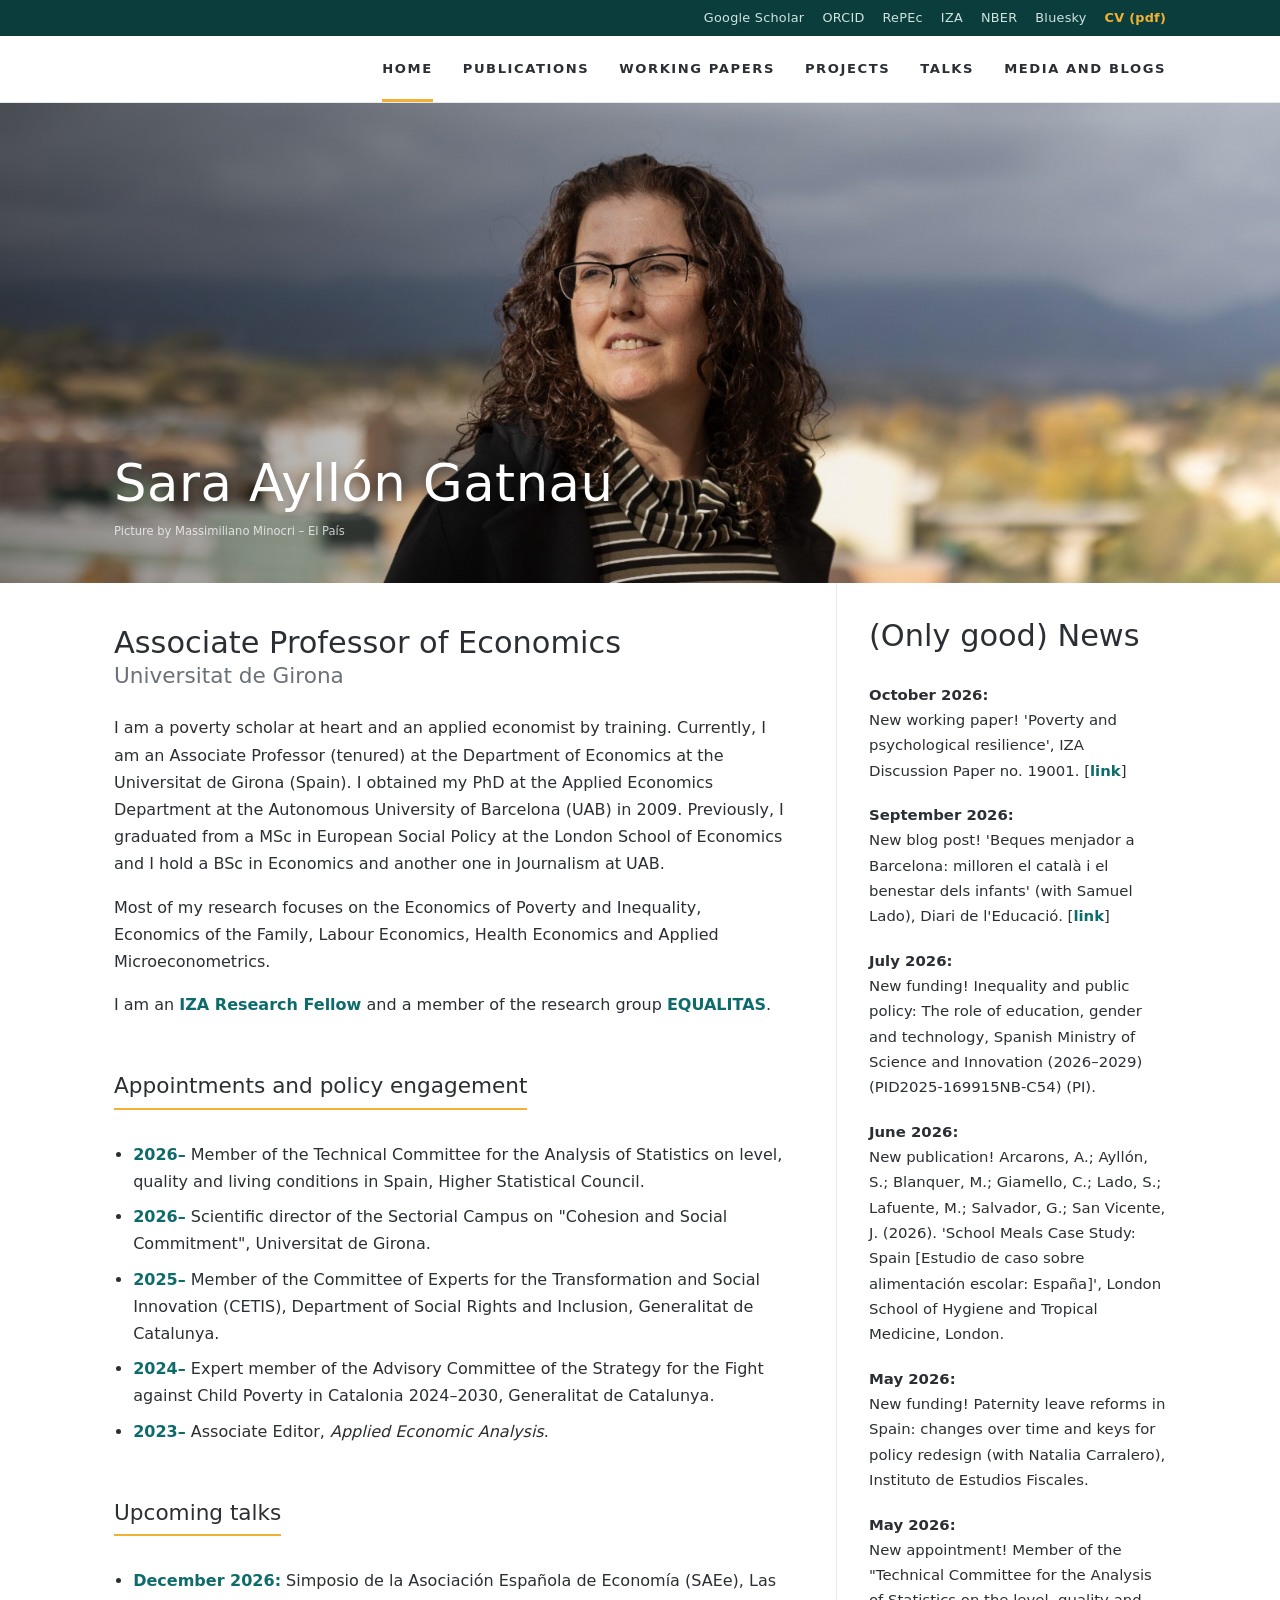
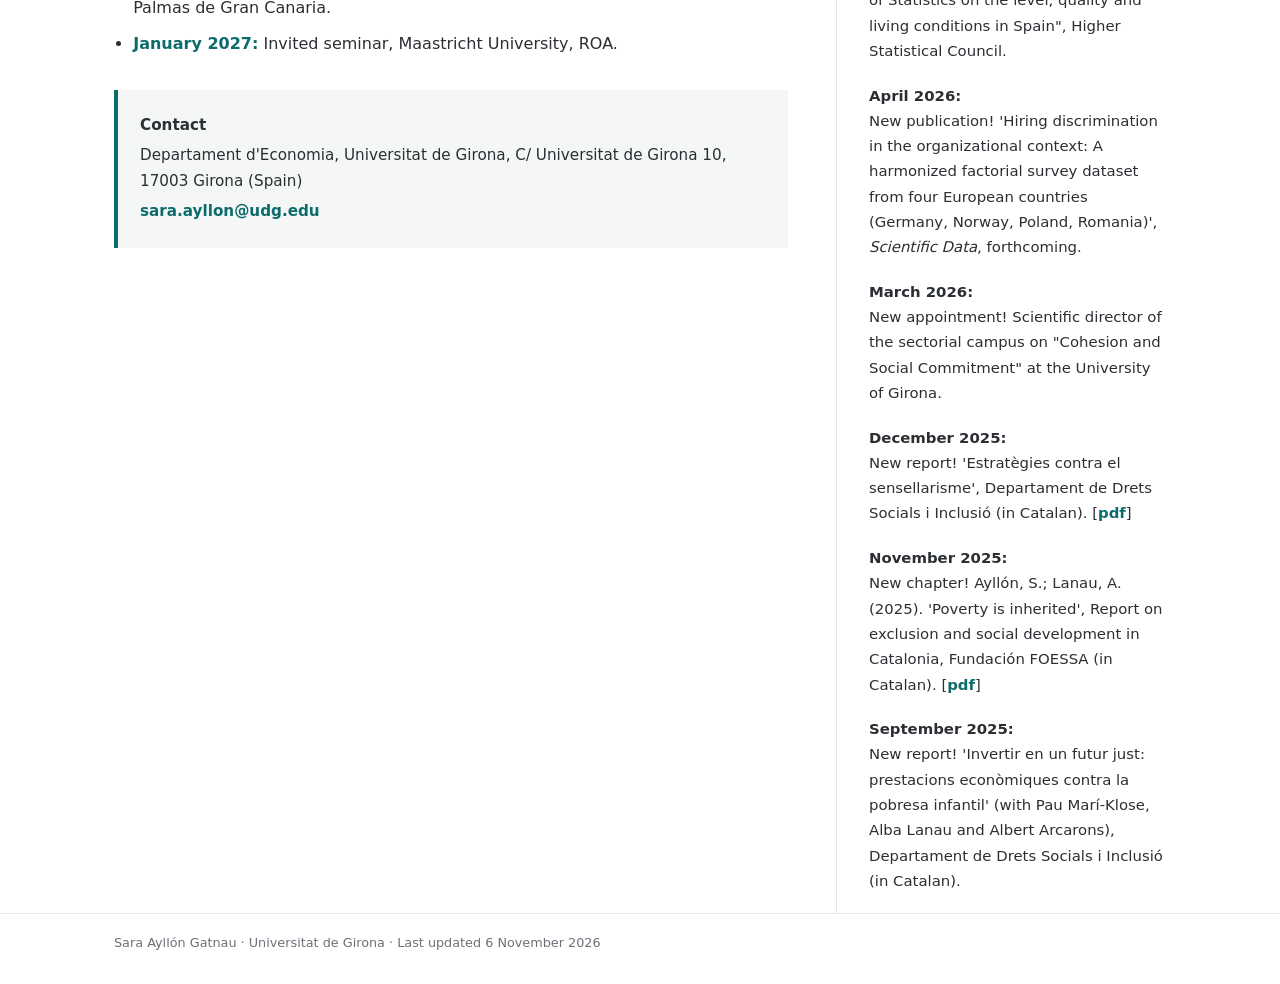
==== index.html @ 740c7425 "J#27 published (Scientific Data 13: 896); chapter page ranges corrected; updated CV pdf Co-Authored-" ====
<!DOCTYPE html>
<html lang="en">
<head>
<meta charset="utf-8">
<meta name="viewport" content="width=device-width, initial-scale=1">
<title>Sara Ayllón Gatnau</title>
<meta name="description" content="Sara Ayllón Gatnau, economist at the Universitat de Girona: poverty, inequality, family and labour economics.">
<link rel="stylesheet" href="style.css">
</head>
<body class="page-index">
<div class="topbar"><div class="wrap"><a href="https://scholar.google.com/citations?user=O_1DEpYAAAAJ">Google Scholar</a><a href="https://orcid.org/0000-0002-3338-1183">ORCID</a><a href="https://ideas.repec.org/e/pay16.html">RePEc</a><a href="https://www.iza.org/people/fellows/5118/sara-ayllon">IZA</a><a href="https://www.nber.org/people/sara_ayllon">NBER</a><a href="https://bsky.app/profile/ayllonsara.bsky.social">Bluesky</a><a class="cv" href="files/cv_english_long_2026_11_06_1.pdf">CV (pdf)</a></div></div>
<header class="menubar"><div class="wrap">
  <a class="name" href="index.html">Sara Ayllón Gatnau</a>
  <nav><a href="index.html" class="here">Home</a><a href="publications.html">Publications</a><a href="working-papers.html">Working papers</a><a href="projects.html">Projects</a><a href="talks.html">Talks</a><a href="media.html">Media and blogs</a></nav>
</div></header>
<section class="banner"><div class="wrap"><div class="bname">Sara Ayllón Gatnau</div><div class="credit">Picture by Massimiliano Minocri – El País</div></div></section>
<main class="wrap">
<div class="home">
<div class="main">
<p class="lead">Associate Professor of Economics<span>Universitat de Girona</span></p>
<p>I am a poverty scholar at heart and an applied economist by training. Currently, I am an Associate Professor (tenured) at the Department of Economics at the Universitat de Girona (Spain). I obtained my PhD at the Applied Economics Department at the Autonomous University of Barcelona (UAB) in 2009. Previously, I graduated from a MSc in European Social Policy at the London School of Economics and I hold a BSc in Economics and another one in Journalism at UAB.</p>
<p>Most of my research focuses on the Economics of Poverty and Inequality, Economics of the Family, Labour Economics, Health Economics and Applied Microeconometrics.</p>
<p>I am an <a href="https://www.iza.org/people/fellows/5118/sara-ayllon">IZA Research Fellow</a> and a member of the research group <a href="http://www.equalitas.es/">EQUALITAS</a>.</p>
<h2 id="appointments-and-policy-engagement">Appointments and policy engagement</h2>
<ul>
<li><strong>2026–</strong> Member of the Technical Committee for the Analysis of Statistics on level, quality and living conditions in Spain, Higher Statistical Council.</li>
<li><strong>2026–</strong> Scientific director of the Sectorial Campus on "Cohesion and Social Commitment", Universitat de Girona.</li>
<li><strong>2025–</strong> Member of the Committee of Experts for the Transformation and Social Innovation (CETIS), Department of Social Rights and Inclusion, Generalitat de Catalunya.</li>
<li><strong>2024–</strong> Expert member of the Advisory Committee of the Strategy for the Fight against Child Poverty in Catalonia 2024–2030, Generalitat de Catalunya.</li>
<li><strong>2023–</strong> Associate Editor, <em>Applied Economic Analysis</em>.</li>
</ul>
<h2 id="upcoming-talks">Upcoming talks</h2>
<ul>
<li><strong>December 2026:</strong> Simposio de la Asociación Española de Economía (SAEe), Las Palmas de Gran Canaria.</li>
<li><strong>January 2027:</strong> Invited seminar, Maastricht University, ROA.</li>
</ul>
<div class="contact">
<p><strong>Contact</strong></p>
<p>Departament d'Economia, Universitat de Girona, C/ Universitat de Girona 10, 17003 Girona (Spain)</p>
<p><a href="mailto:sara.ayllon@udg.edu">sara.ayllon@udg.edu</a></p>
</div>
</div>
<aside class="news">
<h2 id="only-good-news">(Only good) News</h2>
<ul>
<li><strong>October 2026:</strong> New working paper! 'Poverty and psychological resilience', IZA Discussion Paper no. 19001. [<a href="https://docs.iza.org/dp19001.pdf">link</a>]</li>
<li><strong>September 2026:</strong> New blog post! 'Beques menjador a Barcelona: milloren el català i el benestar dels infants' (with Samuel Lado), Diari de l'Educació. [<a href="https://educa.barcelona/2026/09/01/beques-menjador-a-barcelona-milloren-el-catala-i-el-benestar-dels-infants/">link</a>]</li>
<li><strong>July 2026:</strong> New funding! Inequality and public policy: The role of education, gender and technology, Spanish Ministry of Science and Innovation (2026–2029) (PID2025-169915NB-C54) (PI).</li>
<li><strong>June 2026:</strong> New publication! Arcarons, A.; Ayllón, S.; Blanquer, M.; Giamello, C.; Lado, S.; Lafuente, M.; Salvador, G.; San Vicente, J. (2026). 'School Meals Case Study: Spain [Estudio de caso sobre alimentación escolar: España]', London School of Hygiene and Tropical Medicine, London.</li>
<li><strong>May 2026:</strong> New funding! Paternity leave reforms in Spain: changes over time and keys for policy redesign (with Natalia Carralero), Instituto de Estudios Fiscales.</li>
<li><strong>May 2026:</strong> New appointment! Member of the "Technical Committee for the Analysis of Statistics on the level, quality and living conditions in Spain", Higher Statistical Council.</li>
<li><strong>April 2026:</strong> New publication! 'Hiring discrimination in the organizational context: A harmonized factorial survey dataset from four European countries (Germany, Norway, Poland, Romania)', <em>Scientific Data</em>, forthcoming.</li>
<li><strong>March 2026:</strong> New appointment! Scientific director of the sectorial campus on "Cohesion and Social Commitment" at the University of Girona.</li>
<li><strong>December 2025:</strong> New report! 'Estratègies contra el sensellarisme', Departament de Drets Socials i Inclusió (in Catalan). [<a href="files/estrategies-contra-el-sensellarisme.pdf">pdf</a>]</li>
<li><strong>November 2025:</strong> New chapter! Ayllón, S.; Lanau, A. (2025). 'Poverty is inherited', Report on exclusion and social development in Catalonia, Fundación FOESSA (in Catalan). [<a href="files/catalunya_cat_informe-sobre-exclusio-y-desarrollo-social_2025_web.pdf">pdf</a>]</li>
<li><strong>September 2025:</strong> New report! 'Invertir en un futur just: prestacions econòmiques contra la pobresa infantil' (with Pau Marí-Klose, Alba Lanau and Albert Arcarons), Departament de Drets Socials i Inclusió (in Catalan).</li>
</ul>
</aside>
</div>
</main>
<footer class="site"><div class="wrap">Sara Ayllón Gatnau · Universitat de Girona · Last updated 6 November 2026</div></footer>
</body>
</html>
---- style.css ----
/* Design D (30 Sep 2026): layout inspired by pedroreybiel.com — top bar, uppercase menu,
   photo banner with name, bio + news columns — with teal/amber accents.
   Previous design C is kept in D:\ClaudeProjects\webpage\variants\C_final_style.css */
:root {
  --bg: #ffffff;
  --text: #2b2f33;
  --muted: #6b7178;
  --accent: #0e6b6b;      /* links */
  --accent-2: #f2b134;    /* highlights */
  --rule: #e6e8ea;
  --topbar: #0b3d3d;
  --topbar-text: #cfe3e0;
  --soft: #f4f7f6;
}
@media (prefers-color-scheme: dark) {
  :root {
    --bg: #15191b; --text: #e3e6e8; --muted: #9aa3a9; --accent: #5cc8c0; --accent-2: #f5c35c;
    --rule: #2a3034; --topbar: #0a2c2c; --topbar-text: #b9d6d2; --soft: #1c2224;
  }
}
* { box-sizing: border-box; }
html { -webkit-text-size-adjust: 100%; }
body {
  margin: 0; background: var(--bg); color: var(--text);
  font: 16px/1.7 "Segoe UI", system-ui, -apple-system, Roboto, "Helvetica Neue", Arial, sans-serif;
}
a { color: var(--accent); text-decoration: none; font-weight: 600; }
a:hover { text-decoration: underline; }
.wrap { max-width: 1100px; margin: 0 auto; padding: 0 24px; }

/* thin top bar with profile links */
.topbar { background: var(--topbar); color: var(--topbar-text); font-size: .8rem; }
.topbar .wrap { display: flex; flex-wrap: wrap; justify-content: flex-end; gap: 4px 18px; padding-top: 7px; padding-bottom: 7px; }
.topbar a { color: var(--topbar-text); font-weight: 500; letter-spacing: .02em; }
.topbar a:hover { color: #fff; text-decoration: none; }
.topbar .cv { color: var(--accent-2); font-weight: 700; }

/* menu bar */
.menubar { background: var(--bg); border-bottom: 1px solid var(--rule); }
.menubar .wrap { display: flex; flex-wrap: wrap; align-items: center; justify-content: space-between; gap: 6px 28px; }
.menubar .name { color: var(--text); font-weight: 600; font-size: 1.05rem; letter-spacing: .01em; padding: 18px 0; }
.menubar .name:hover { text-decoration: none; }
.page-index .menubar .name { visibility: hidden; }   /* the banner already shows the name */
@media (max-width: 860px) { .page-index .menubar .name { display: none; } }
.menubar nav { display: flex; flex-wrap: wrap; gap: 0 30px; }
.menubar nav a {
  color: var(--text); font-weight: 600; font-size: .82rem; letter-spacing: .12em; text-transform: uppercase;
  padding: 22px 0 19px; border-bottom: 3px solid transparent;
}
.menubar nav a:hover { color: var(--accent); text-decoration: none; }
.menubar nav a.here { border-bottom-color: var(--accent-2); }

/* photo banner (home page) */
.banner {
  position: relative; height: 480px; background: #3b4a4a url("files/sara-ayllon-banner.jpg") center 8% / cover no-repeat;
}
.banner::after { content: ""; position: absolute; inset: 0; background: linear-gradient(90deg, rgba(0,0,0,.45) 0%, rgba(0,0,0,.05) 55%, rgba(0,0,0,0) 100%); }
.banner .wrap { position: relative; z-index: 1; height: 100%; display: flex; flex-direction: column; justify-content: flex-end; padding-bottom: 42px; }
.banner .bname { color: #fff; font-size: 3.2rem; font-weight: 300; line-height: 1.1; letter-spacing: .01em; text-shadow: 0 2px 12px rgba(0,0,0,.35); }
.banner .credit { color: rgba(255,255,255,.75); font-size: .72rem; margin-top: 10px; }

/* page title band (other pages) */
.pagehead { background: var(--soft); border-bottom: 1px solid var(--rule); }
.pagehead h1 { margin: 0; padding: 34px 0 30px; font-size: 2.1rem; font-weight: 300; color: var(--text); }

main { padding-top: 10px; padding-bottom: 50px; }
h1, h2, h3 { line-height: 1.25; }
main h1 { display: none; }   /* page titles are shown in the band above */
h2 { font-size: 1.35rem; font-weight: 400; margin: 1.8em 0 .7em; padding-bottom: .35em; border-bottom: 2px solid var(--accent-2); display: inline-block; }
h3 { font-size: 1rem; font-weight: 700; margin: 1.6em 0 .4em; color: var(--accent); letter-spacing: .04em; }
ul { padding-left: 1.2em; }
li { margin: .5em 0; }

/* home: two columns, bio left, news right */
.home { display: grid; grid-template-columns: minmax(0, 1fr) 330px; gap: 0 48px; }
.home .lead { font-size: 1.9rem; font-weight: 300; line-height: 1.3; margin: 1.3em 0 .8em; color: var(--text); }
.home .lead span { display: block; color: var(--muted); font-size: 1.35rem; }
.home .news { border-left: 1px solid var(--rule); padding-left: 32px; }
.home .news h2 { font-size: 1.9rem; font-weight: 300; border: 0; margin: 1.1em 0 .4em; padding: 0; }
.home .news ul { list-style: none; padding: 0; }
.home .news li { margin: 0 0 1.3em; font-size: .93rem; }
.home .contact { margin-top: 2.2em; padding: 18px 22px; background: var(--soft); border-left: 4px solid var(--accent); font-size: .95rem; }
.home .contact p { margin: .3em 0; }
.page-index main ul li strong:first-child, .page-projects main ul li strong:first-child { color: var(--accent); }
.home .news li strong:first-child { display: block; color: var(--text); }

/* numbered lists: no bullets, hanging indent */
.page-publications main ul, .page-working-papers main ul, .page-projects main ul,
.page-talks main ul, .page-media main ul { list-style: none; padding-left: 1.5em; }
.page-publications main li, .page-working-papers main li, .page-projects main li,
.page-talks main li, .page-media main li { text-indent: -1.5em; }
.page-publications main li strong, .page-talks main li strong { font-weight: 600; }

footer.site { border-top: 1px solid var(--rule); color: var(--muted); font-size: .8rem; }
footer.site .wrap { padding-top: 18px; padding-bottom: 30px; }

@media (max-width: 860px) {
  .home { grid-template-columns: 1fr; }
  .home .news { border-left: 0; padding-left: 0; border-top: 1px solid var(--rule); }
  .banner { height: 300px; }
  .banner .bname { font-size: 2.3rem; }
  .menubar nav { gap: 0 18px; }
  .menubar nav a { padding: 12px 0 10px; }
  .menubar .name { padding: 12px 0 0; }
}
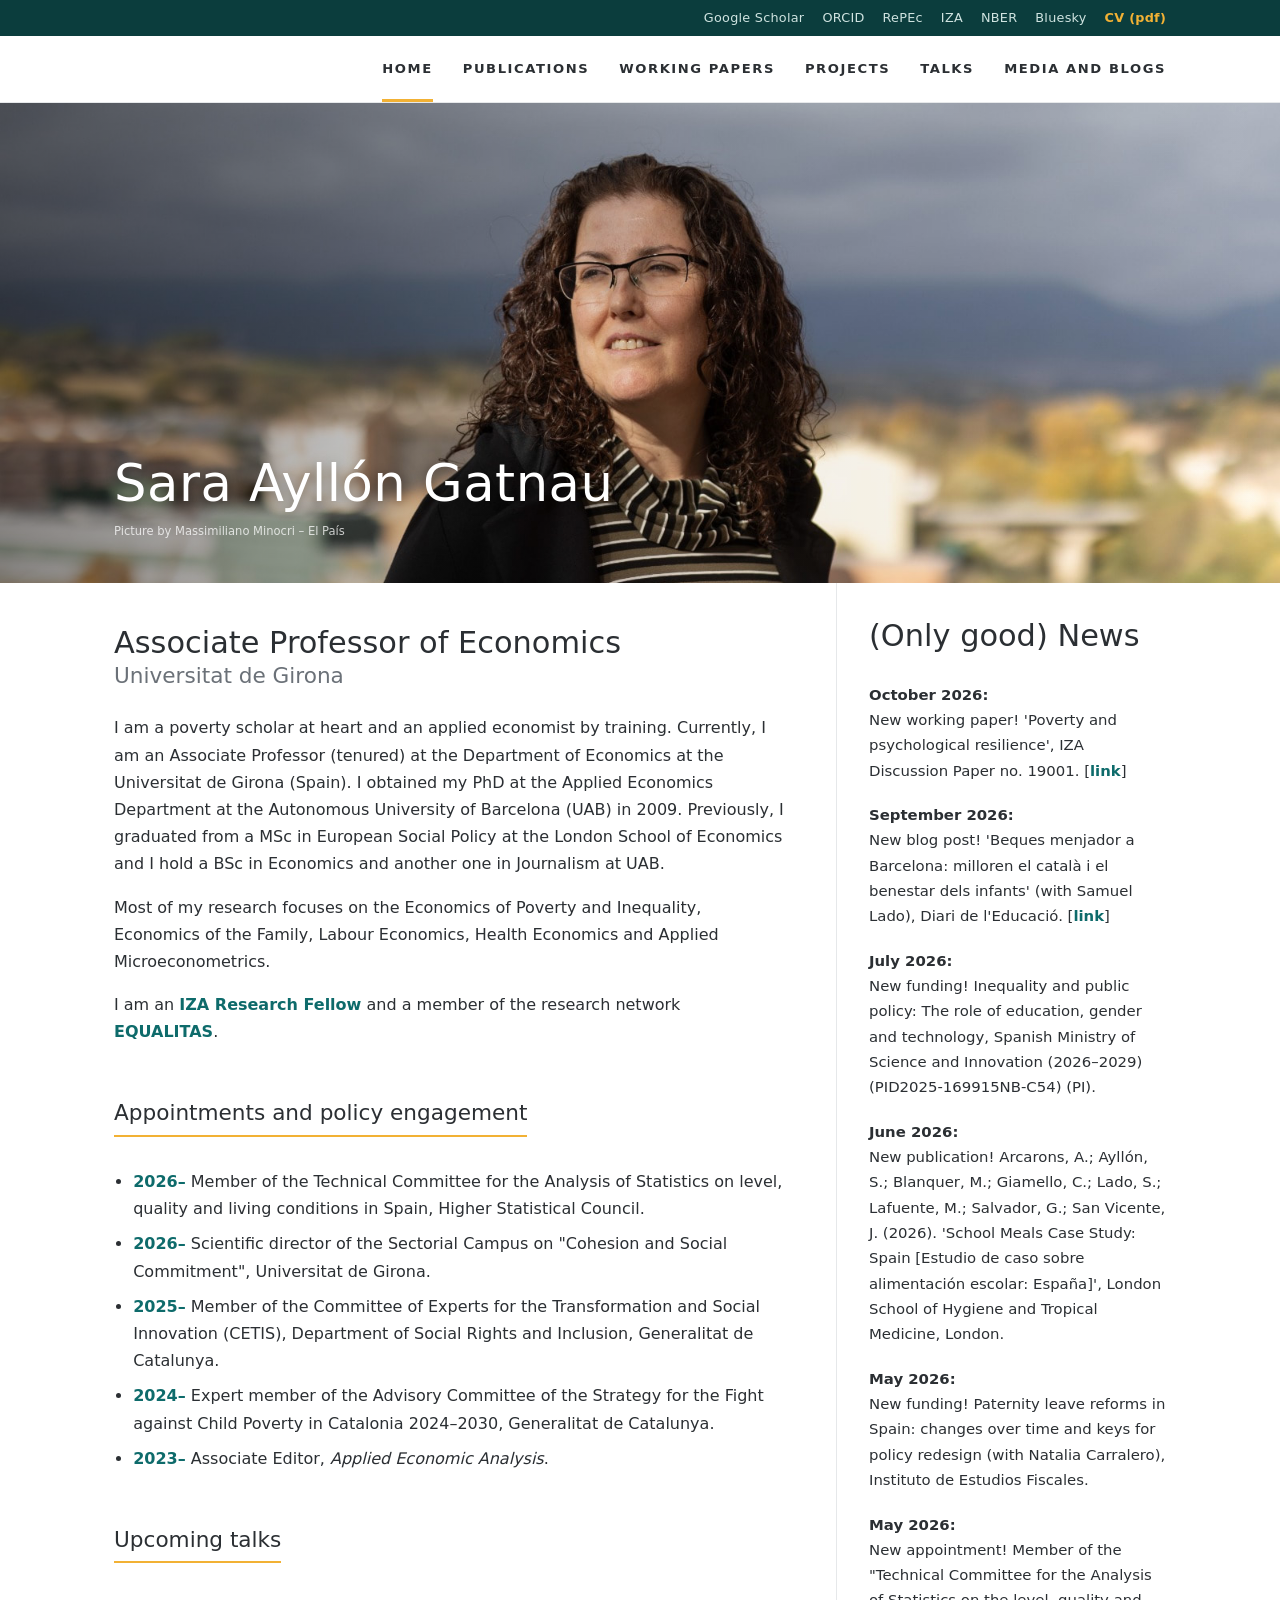
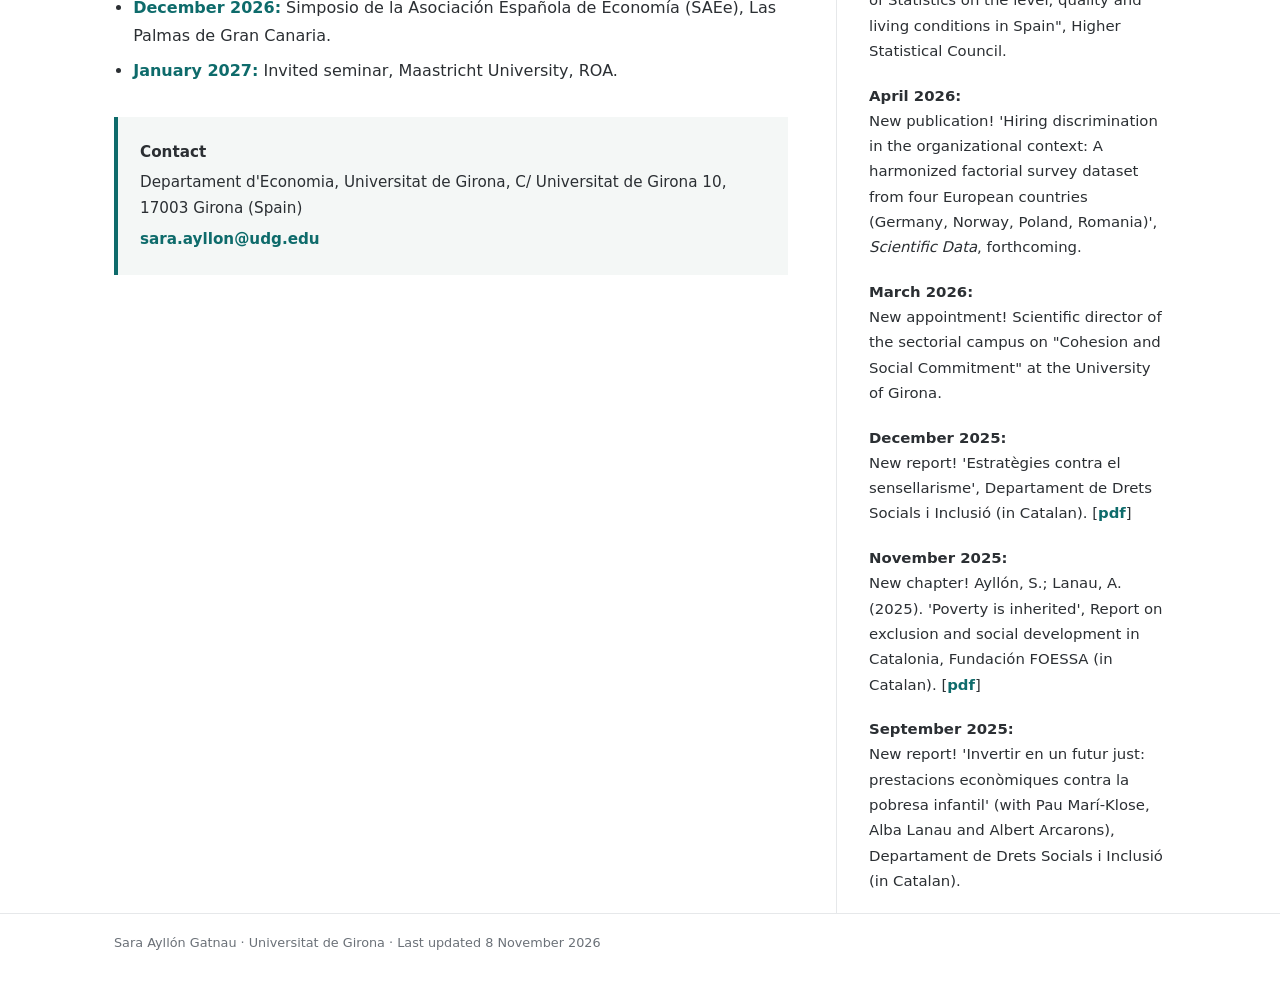
==== commit b1df83ed: "Home: EQUALITAS is a research network Co-Authored-By: Claude Opus 5.5 <noreply@anthropic.com>" ====
--- a/index.html
+++ b/index.html
@@ -8,7 +8,7 @@
 <link rel="stylesheet" href="style.css">
 </head>
 <body class="page-index">
-<div class="topbar"><div class="wrap"><a href="https://scholar.google.com/citations?user=O_1DEpYAAAAJ">Google Scholar</a><a href="https://orcid.org/0000-0002-3338-1183">ORCID</a><a href="https://ideas.repec.org/e/pay16.html">RePEc</a><a href="https://www.iza.org/people/fellows/5118/sara-ayllon">IZA</a><a href="https://www.nber.org/people/sara_ayllon">NBER</a><a href="https://bsky.app/profile/ayllonsara.bsky.social">Bluesky</a><a class="cv" href="files/cv_english_long_2026_11_06_1.pdf">CV (pdf)</a></div></div>
+<div class="topbar"><div class="wrap"><a href="https://scholar.google.com/citations?user=O_1DEpYAAAAJ">Google Scholar</a><a href="https://orcid.org/0000-0002-3338-1183">ORCID</a><a href="https://ideas.repec.org/e/pay16.html">RePEc</a><a href="https://www.iza.org/people/fellows/5118/sara-ayllon">IZA</a><a href="https://www.nber.org/people/sara_ayllon">NBER</a><a href="https://bsky.app/profile/ayllonsara.bsky.social">Bluesky</a><a class="cv" href="files/cv_english_long_2026_11_06_2.pdf">CV (pdf)</a></div></div>
 <header class="menubar"><div class="wrap">
   <a class="name" href="index.html">Sara Ayllón Gatnau</a>
   <nav><a href="index.html" class="here">Home</a><a href="publications.html">Publications</a><a href="working-papers.html">Working papers</a><a href="projects.html">Projects</a><a href="talks.html">Talks</a><a href="media.html">Media and blogs</a></nav>
@@ -20,7 +20,7 @@
 <p class="lead">Associate Professor of Economics<span>Universitat de Girona</span></p>
 <p>I am a poverty scholar at heart and an applied economist by training. Currently, I am an Associate Professor (tenured) at the Department of Economics at the Universitat de Girona (Spain). I obtained my PhD at the Applied Economics Department at the Autonomous University of Barcelona (UAB) in 2009. Previously, I graduated from a MSc in European Social Policy at the London School of Economics and I hold a BSc in Economics and another one in Journalism at UAB.</p>
 <p>Most of my research focuses on the Economics of Poverty and Inequality, Economics of the Family, Labour Economics, Health Economics and Applied Microeconometrics.</p>
-<p>I am an <a href="https://www.iza.org/people/fellows/5118/sara-ayllon">IZA Research Fellow</a> and a member of the research group <a href="http://www.equalitas.es/">EQUALITAS</a>.</p>
+<p>I am an <a href="https://www.iza.org/people/fellows/5118/sara-ayllon">IZA Research Fellow</a> and a member of the research network <a href="http://www.equalitas.es/">EQUALITAS</a>.</p>
 <h2 id="appointments-and-policy-engagement">Appointments and policy engagement</h2>
 <ul>
 <li><strong>2026–</strong> Member of the Technical Committee for the Analysis of Statistics on level, quality and living conditions in Spain, Higher Statistical Council.</li>
@@ -58,6 +58,6 @@
 </aside>
 </div>
 </main>
-<footer class="site"><div class="wrap">Sara Ayllón Gatnau · Universitat de Girona · Last updated 6 November 2026</div></footer>
+<footer class="site"><div class="wrap">Sara Ayllón Gatnau · Universitat de Girona · Last updated 8 November 2026</div></footer>
 </body>
 </html>
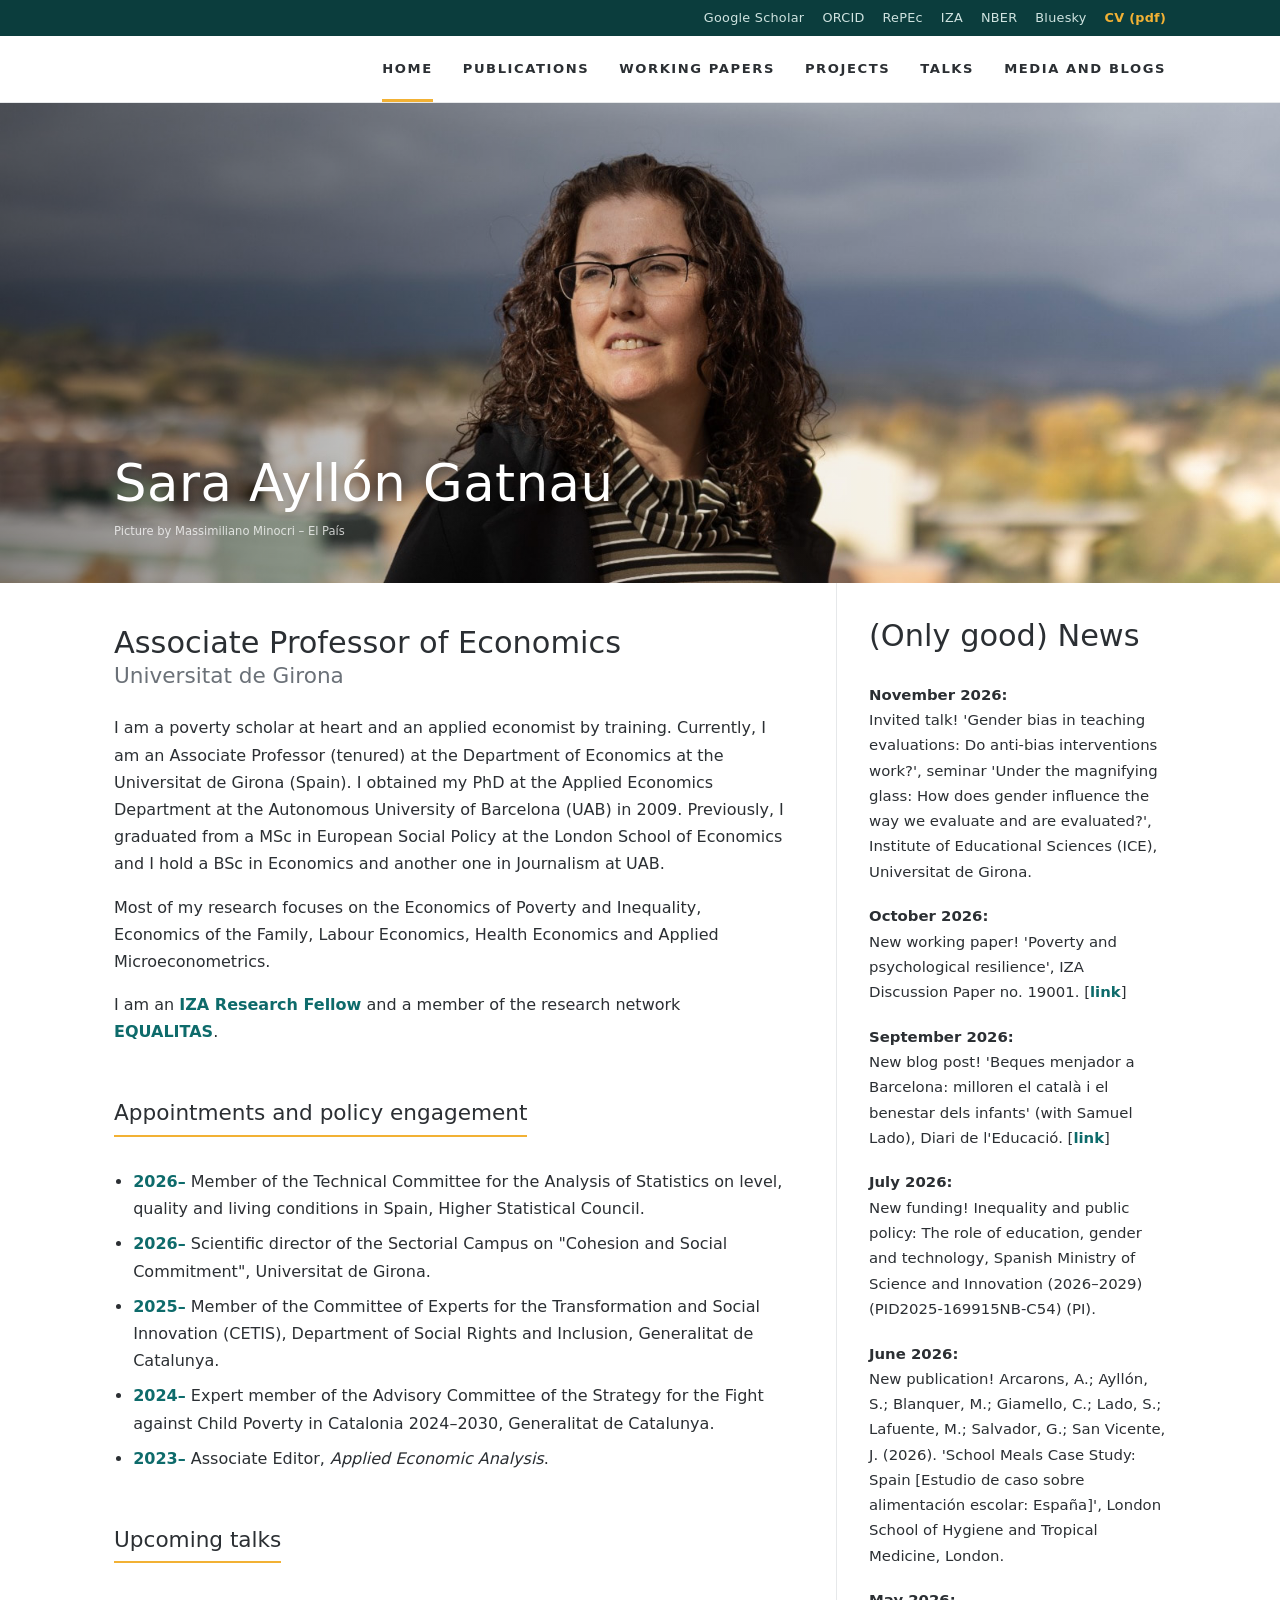
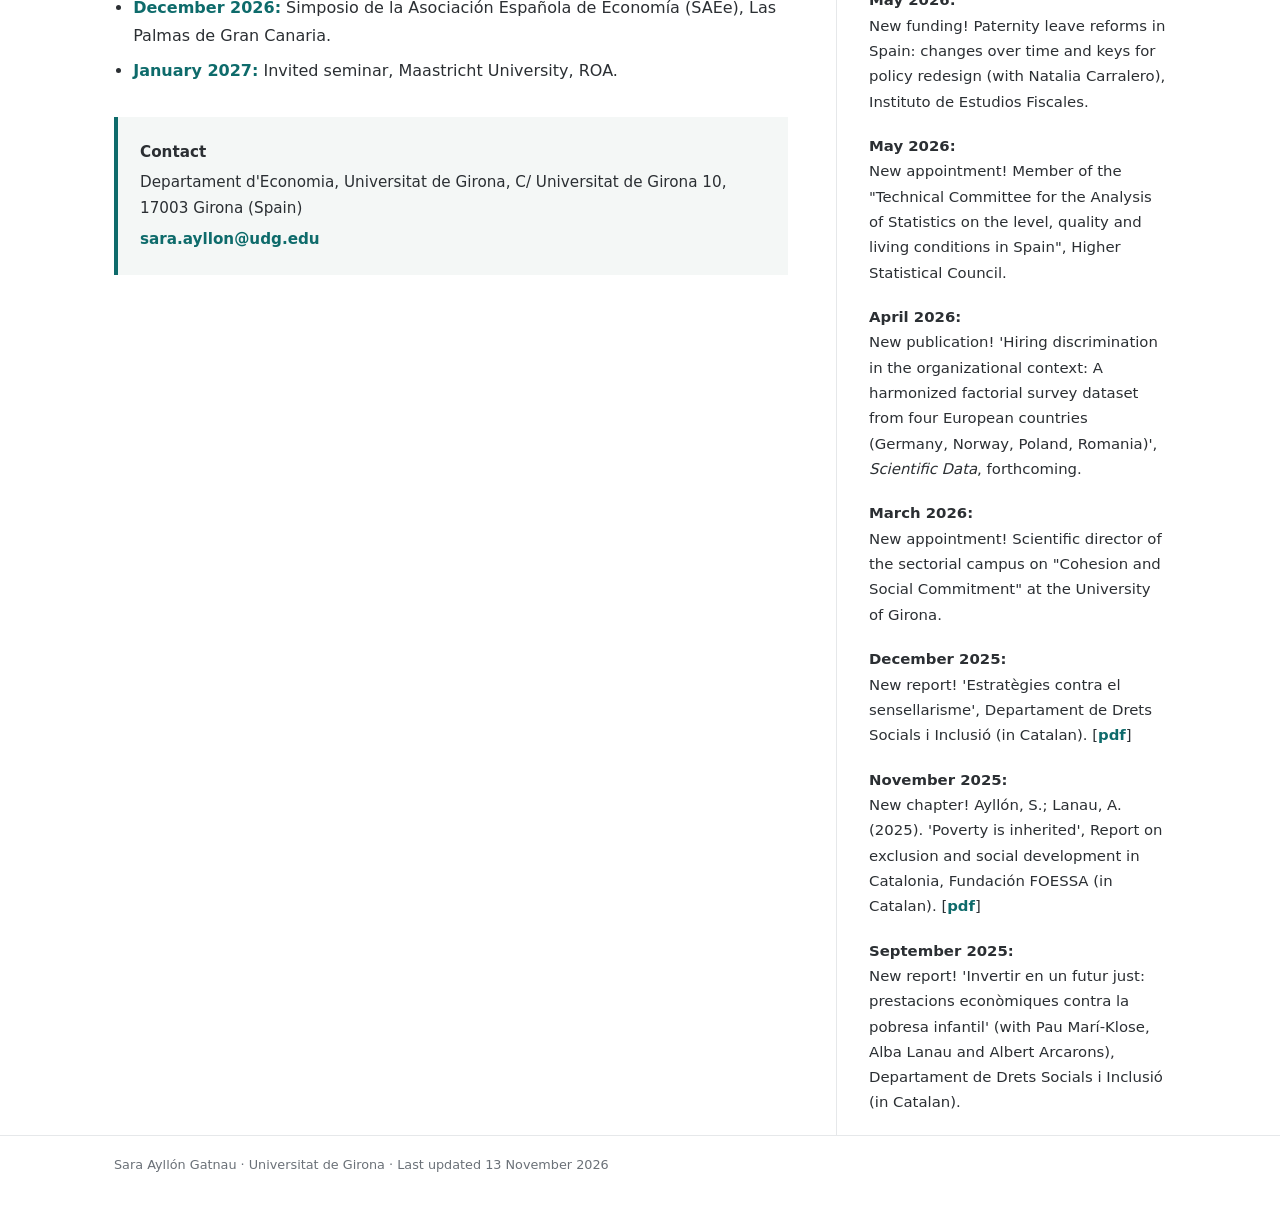
==== commit e2b3efd5: "Add Nov 2026 ICE seminar talk (news) and updated CV Co-Authored-By: Claude Opus 5.5 <noreply@anthrop" ====
--- a/index.html
+++ b/index.html
@@ -43,6 +43,7 @@
 <aside class="news">
 <h2 id="only-good-news">(Only good) News</h2>
 <ul>
+<li><strong>November 2026:</strong> Invited talk! 'Gender bias in teaching evaluations: Do anti-bias interventions work?', seminar 'Under the magnifying glass: How does gender influence the way we evaluate and are evaluated?', Institute of Educational Sciences (ICE), Universitat de Girona.</li>
 <li><strong>October 2026:</strong> New working paper! 'Poverty and psychological resilience', IZA Discussion Paper no. 19001. [<a href="https://docs.iza.org/dp19001.pdf">link</a>]</li>
 <li><strong>September 2026:</strong> New blog post! 'Beques menjador a Barcelona: milloren el català i el benestar dels infants' (with Samuel Lado), Diari de l'Educació. [<a href="https://educa.barcelona/2026/09/01/beques-menjador-a-barcelona-milloren-el-catala-i-el-benestar-dels-infants/">link</a>]</li>
 <li><strong>July 2026:</strong> New funding! Inequality and public policy: The role of education, gender and technology, Spanish Ministry of Science and Innovation (2026–2029) (PID2025-169915NB-C54) (PI).</li>
@@ -58,6 +59,6 @@
 </aside>
 </div>
 </main>
-<footer class="site"><div class="wrap">Sara Ayllón Gatnau · Universitat de Girona · Last updated 8 November 2026</div></footer>
+<footer class="site"><div class="wrap">Sara Ayllón Gatnau · Universitat de Girona · Last updated 13 November 2026</div></footer>
 </body>
 </html>
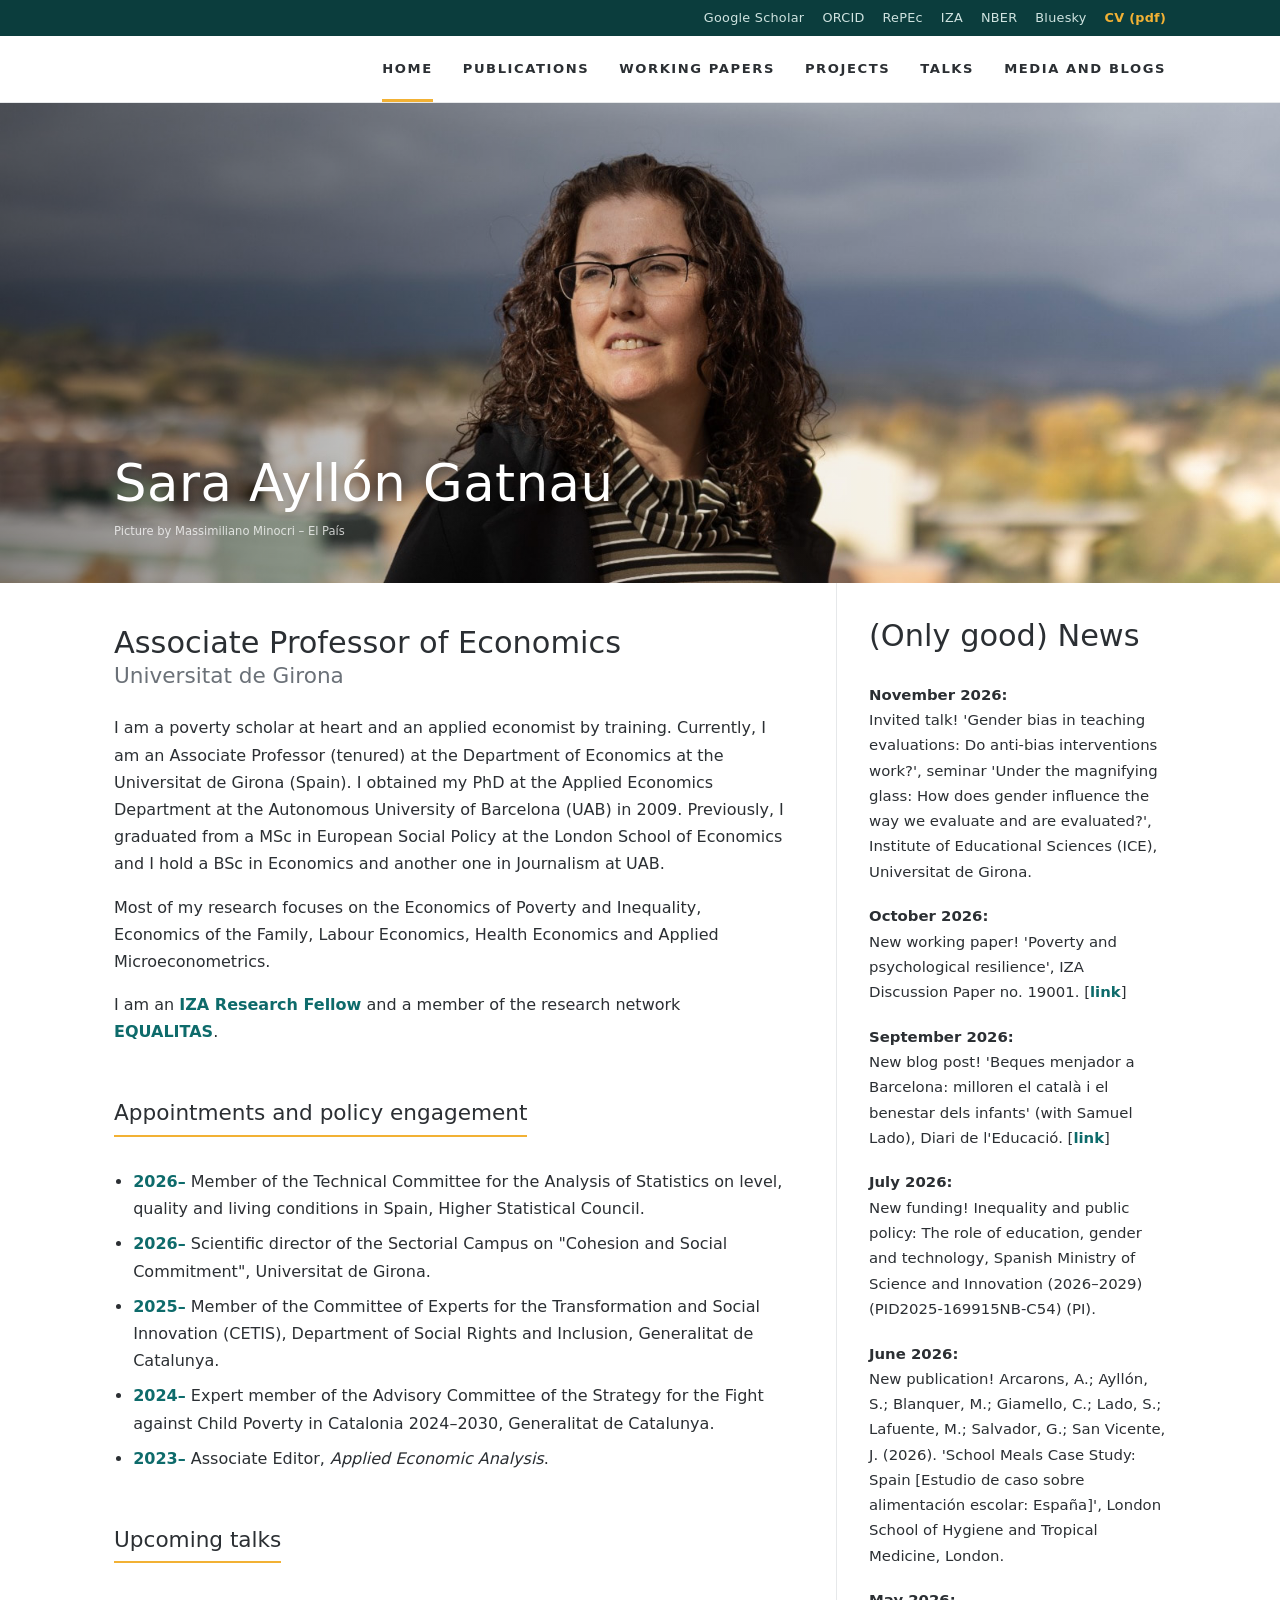
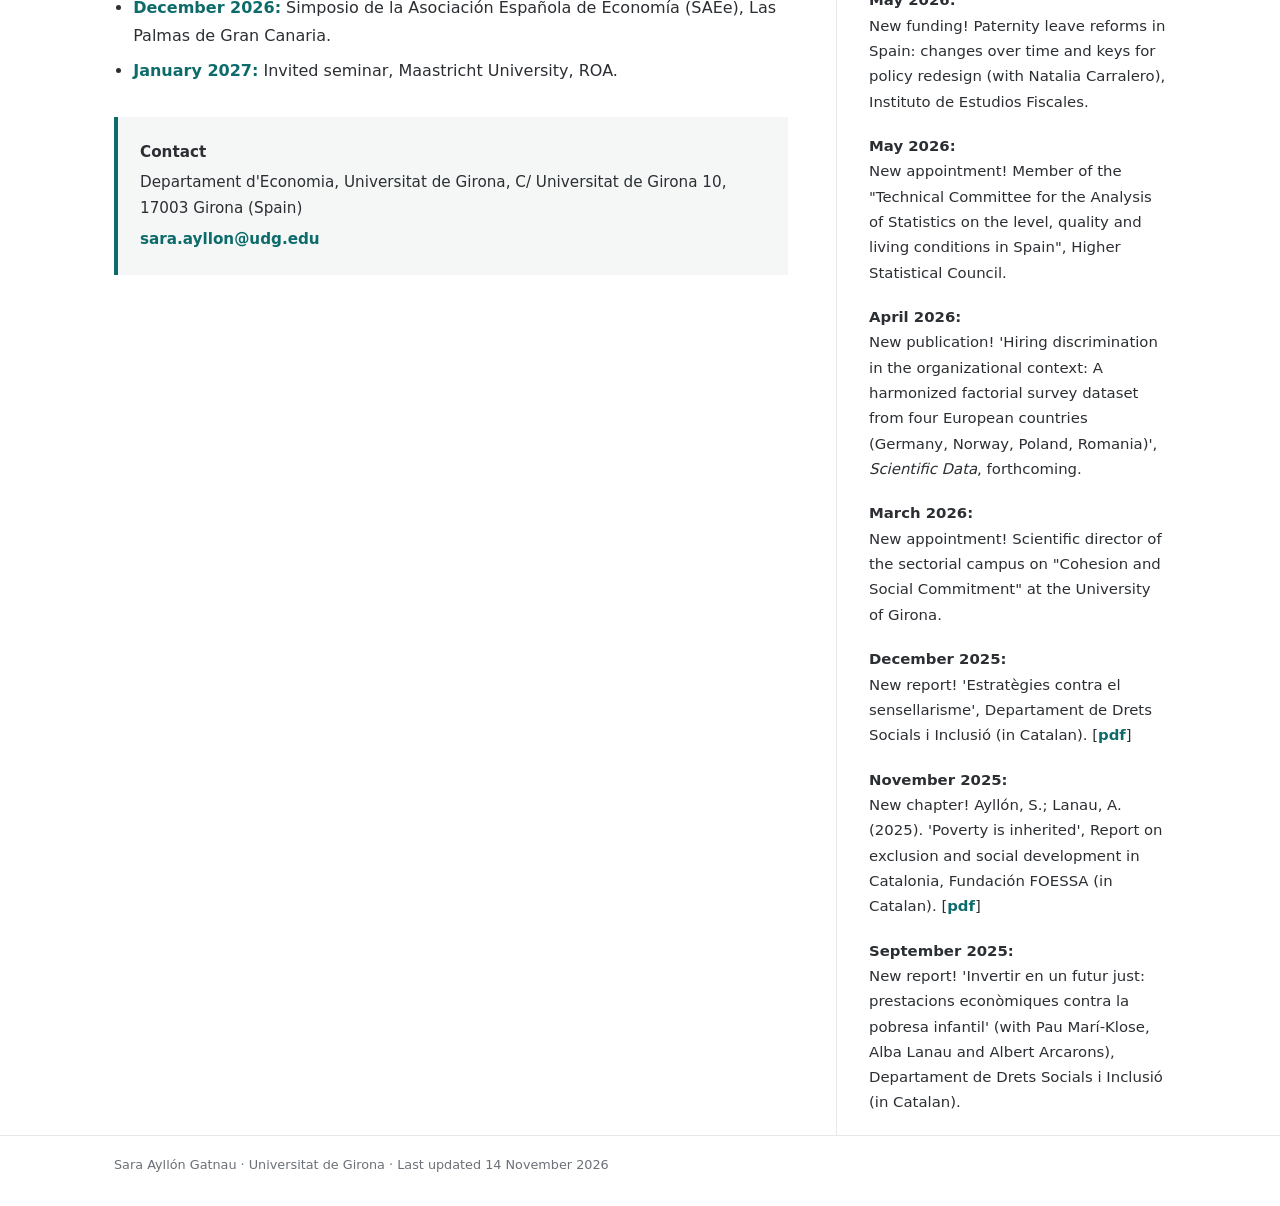
==== commit 3e19abfe: "Talks: add Nov 2026 ICE seminar under Other invited talks Co-Authored-By: Claude Opus 5.5 <noreply@a" ====
--- a/index.html
+++ b/index.html
@@ -8,7 +8,7 @@
 <link rel="stylesheet" href="style.css">
 </head>
 <body class="page-index">
-<div class="topbar"><div class="wrap"><a href="https://scholar.google.com/citations?user=O_1DEpYAAAAJ">Google Scholar</a><a href="https://orcid.org/0000-0002-3338-1183">ORCID</a><a href="https://ideas.repec.org/e/pay16.html">RePEc</a><a href="https://www.iza.org/people/fellows/5118/sara-ayllon">IZA</a><a href="https://www.nber.org/people/sara_ayllon">NBER</a><a href="https://bsky.app/profile/ayllonsara.bsky.social">Bluesky</a><a class="cv" href="files/cv_english_long_2026_11_06_2.pdf">CV (pdf)</a></div></div>
+<div class="topbar"><div class="wrap"><a href="https://scholar.google.com/citations?user=O_1DEpYAAAAJ">Google Scholar</a><a href="https://orcid.org/0000-0002-3338-1183">ORCID</a><a href="https://ideas.repec.org/e/pay16.html">RePEc</a><a href="https://www.iza.org/people/fellows/5118/sara-ayllon">IZA</a><a href="https://www.nber.org/people/sara_ayllon">NBER</a><a href="https://bsky.app/profile/ayllonsara.bsky.social">Bluesky</a><a class="cv" href="files/cv_english_long_2026_11_13.pdf">CV (pdf)</a></div></div>
 <header class="menubar"><div class="wrap">
   <a class="name" href="index.html">Sara Ayllón Gatnau</a>
   <nav><a href="index.html" class="here">Home</a><a href="publications.html">Publications</a><a href="working-papers.html">Working papers</a><a href="projects.html">Projects</a><a href="talks.html">Talks</a><a href="media.html">Media and blogs</a></nav>
@@ -59,6 +59,6 @@
 </aside>
 </div>
 </main>
-<footer class="site"><div class="wrap">Sara Ayllón Gatnau · Universitat de Girona · Last updated 13 November 2026</div></footer>
+<footer class="site"><div class="wrap">Sara Ayllón Gatnau · Universitat de Girona · Last updated 14 November 2026</div></footer>
 </body>
 </html>
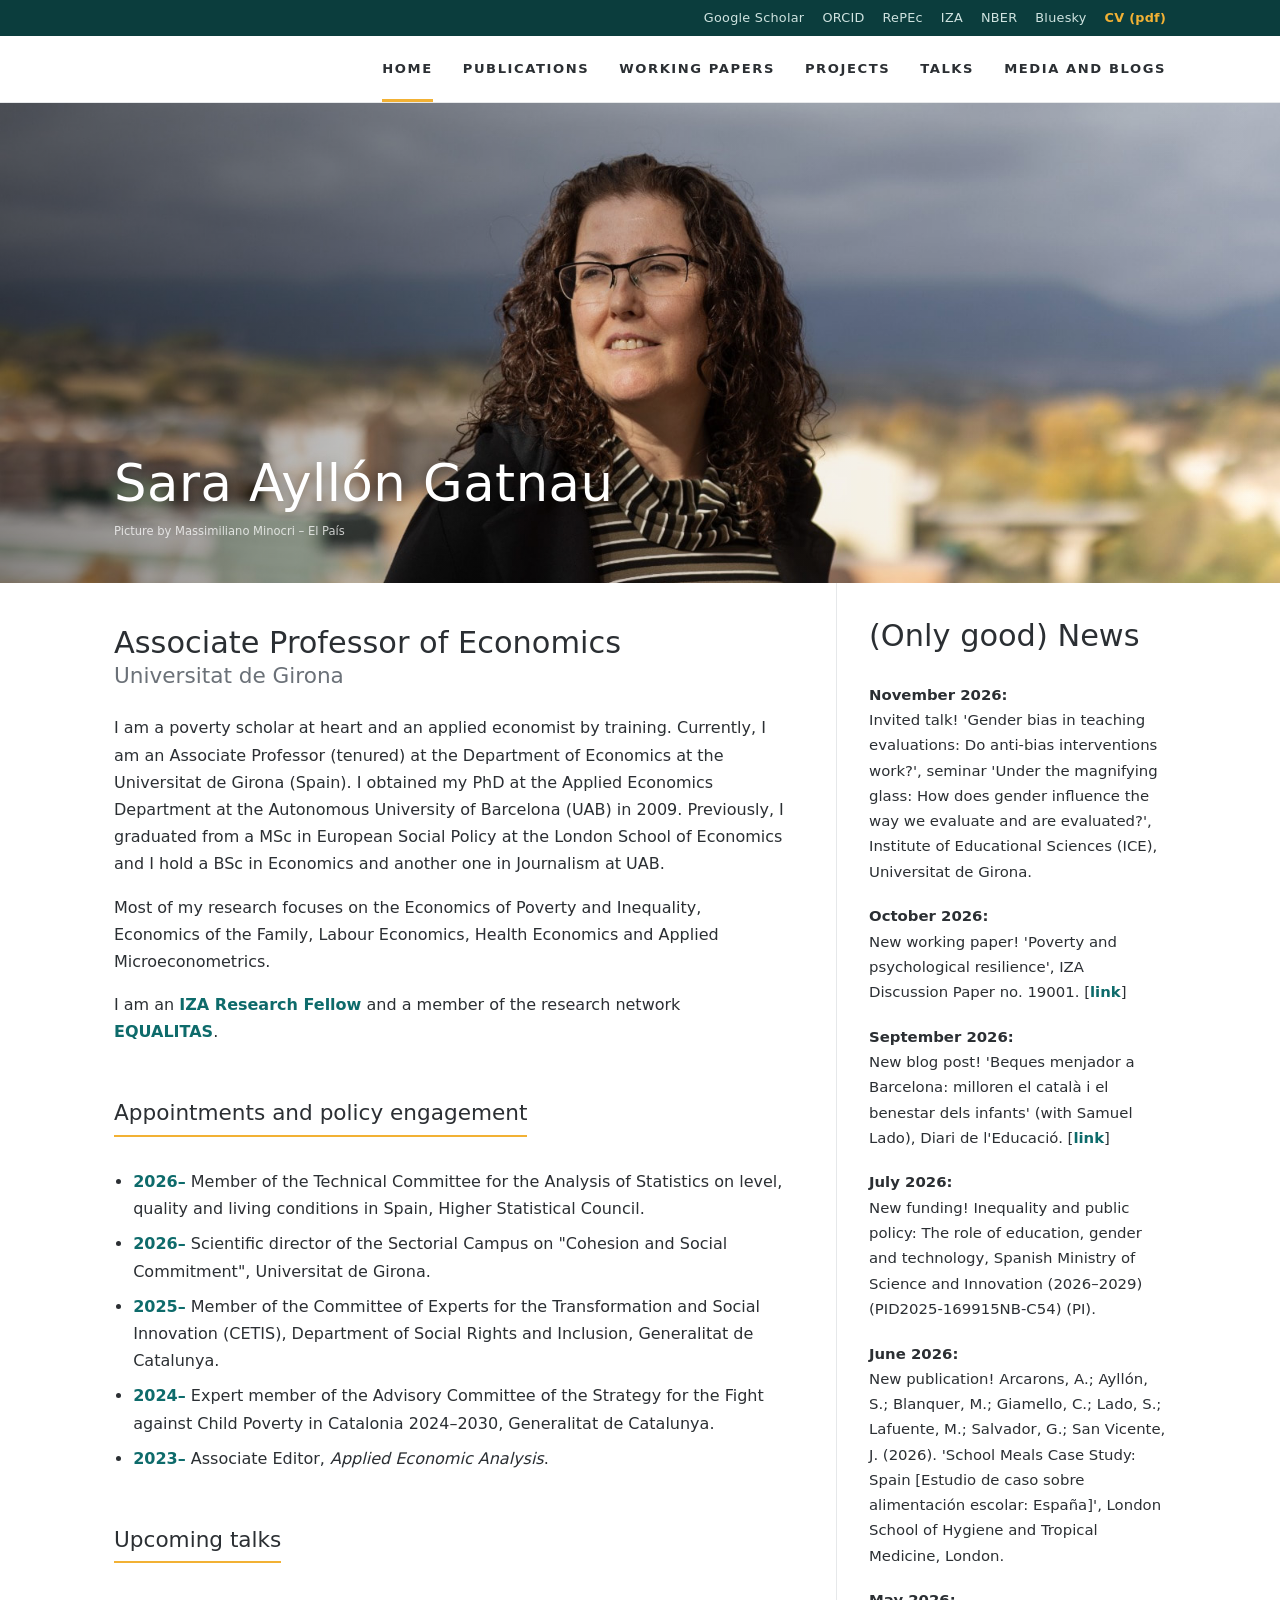
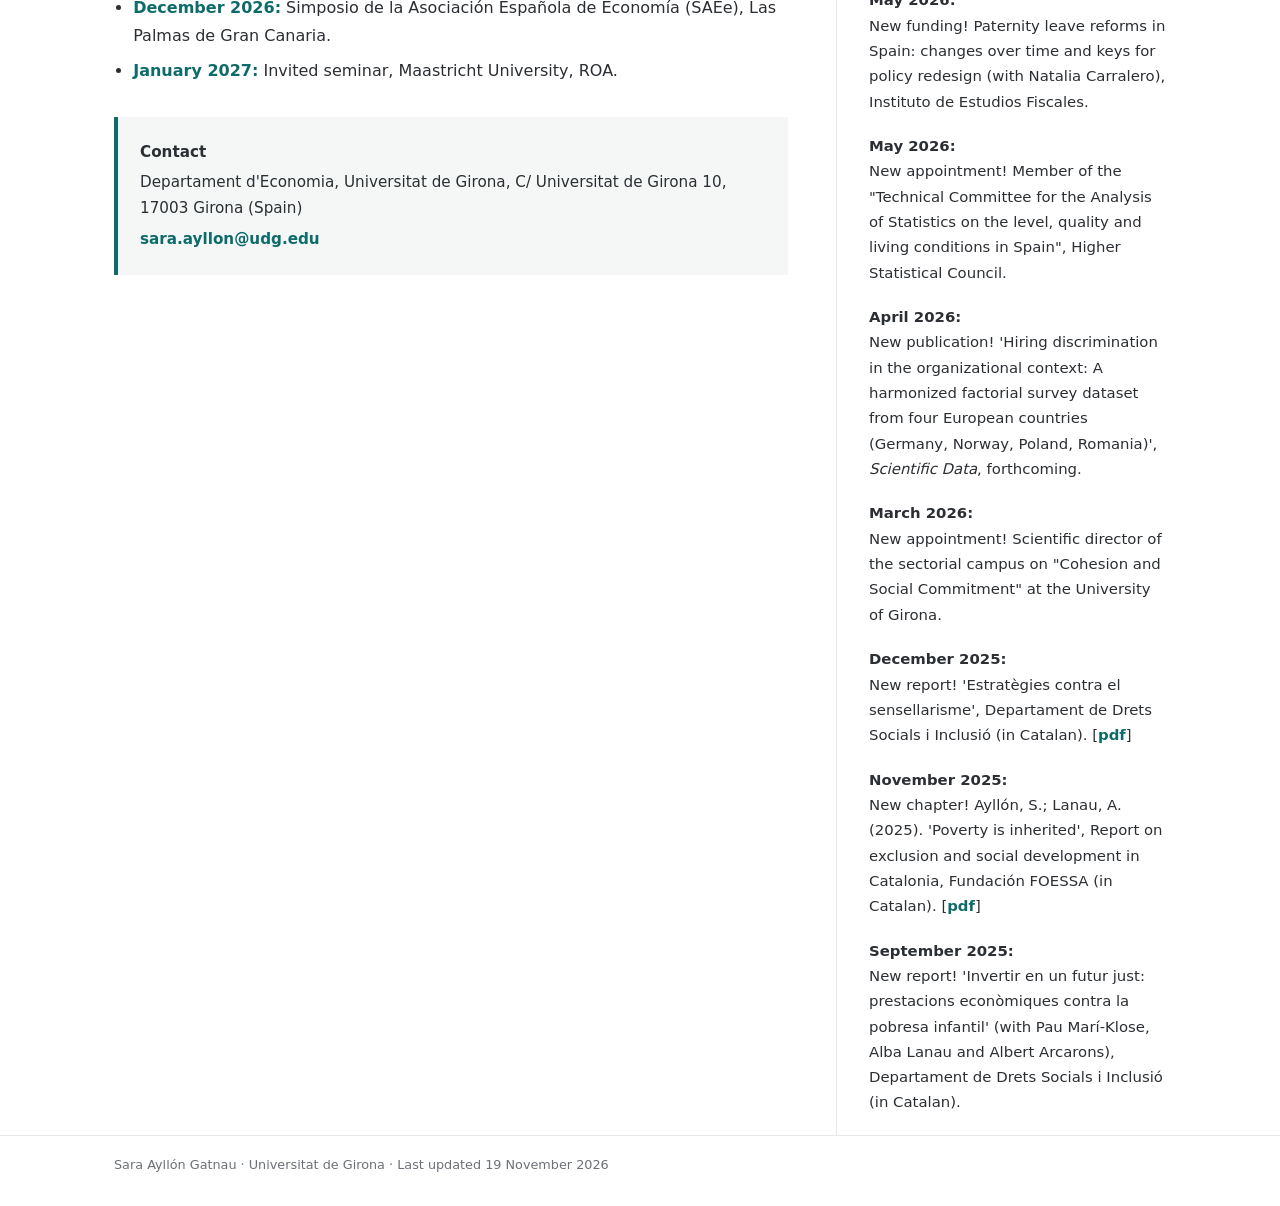
==== commit 8a6fc282: "Publications: teaching-innovation articles in their own section (T#1-4), economics journal articles " ====
--- a/index.html
+++ b/index.html
@@ -8,7 +8,7 @@
 <link rel="stylesheet" href="style.css">
 </head>
 <body class="page-index">
-<div class="topbar"><div class="wrap"><a href="https://scholar.google.com/citations?user=O_1DEpYAAAAJ">Google Scholar</a><a href="https://orcid.org/0000-0002-3338-1183">ORCID</a><a href="https://ideas.repec.org/e/pay16.html">RePEc</a><a href="https://www.iza.org/people/fellows/5118/sara-ayllon">IZA</a><a href="https://www.nber.org/people/sara_ayllon">NBER</a><a href="https://bsky.app/profile/ayllonsara.bsky.social">Bluesky</a><a class="cv" href="files/cv_english_long_2026_11_13.pdf">CV (pdf)</a></div></div>
+<div class="topbar"><div class="wrap"><a href="https://scholar.google.com/citations?user=O_1DEpYAAAAJ">Google Scholar</a><a href="https://orcid.org/0000-0002-3338-1183">ORCID</a><a href="https://ideas.repec.org/e/pay16.html">RePEc</a><a href="https://www.iza.org/people/fellows/5118/sara-ayllon">IZA</a><a href="https://www.nber.org/people/sara_ayllon">NBER</a><a href="https://bsky.app/profile/ayllonsara.bsky.social">Bluesky</a><a class="cv" href="files/cv_english_long_2026_11_14.pdf">CV (pdf)</a></div></div>
 <header class="menubar"><div class="wrap">
   <a class="name" href="index.html">Sara Ayllón Gatnau</a>
   <nav><a href="index.html" class="here">Home</a><a href="publications.html">Publications</a><a href="working-papers.html">Working papers</a><a href="projects.html">Projects</a><a href="talks.html">Talks</a><a href="media.html">Media and blogs</a></nav>
@@ -59,6 +59,6 @@
 </aside>
 </div>
 </main>
-<footer class="site"><div class="wrap">Sara Ayllón Gatnau · Universitat de Girona · Last updated 14 November 2026</div></footer>
+<footer class="site"><div class="wrap">Sara Ayllón Gatnau · Universitat de Girona · Last updated 19 November 2026</div></footer>
 </body>
 </html>
